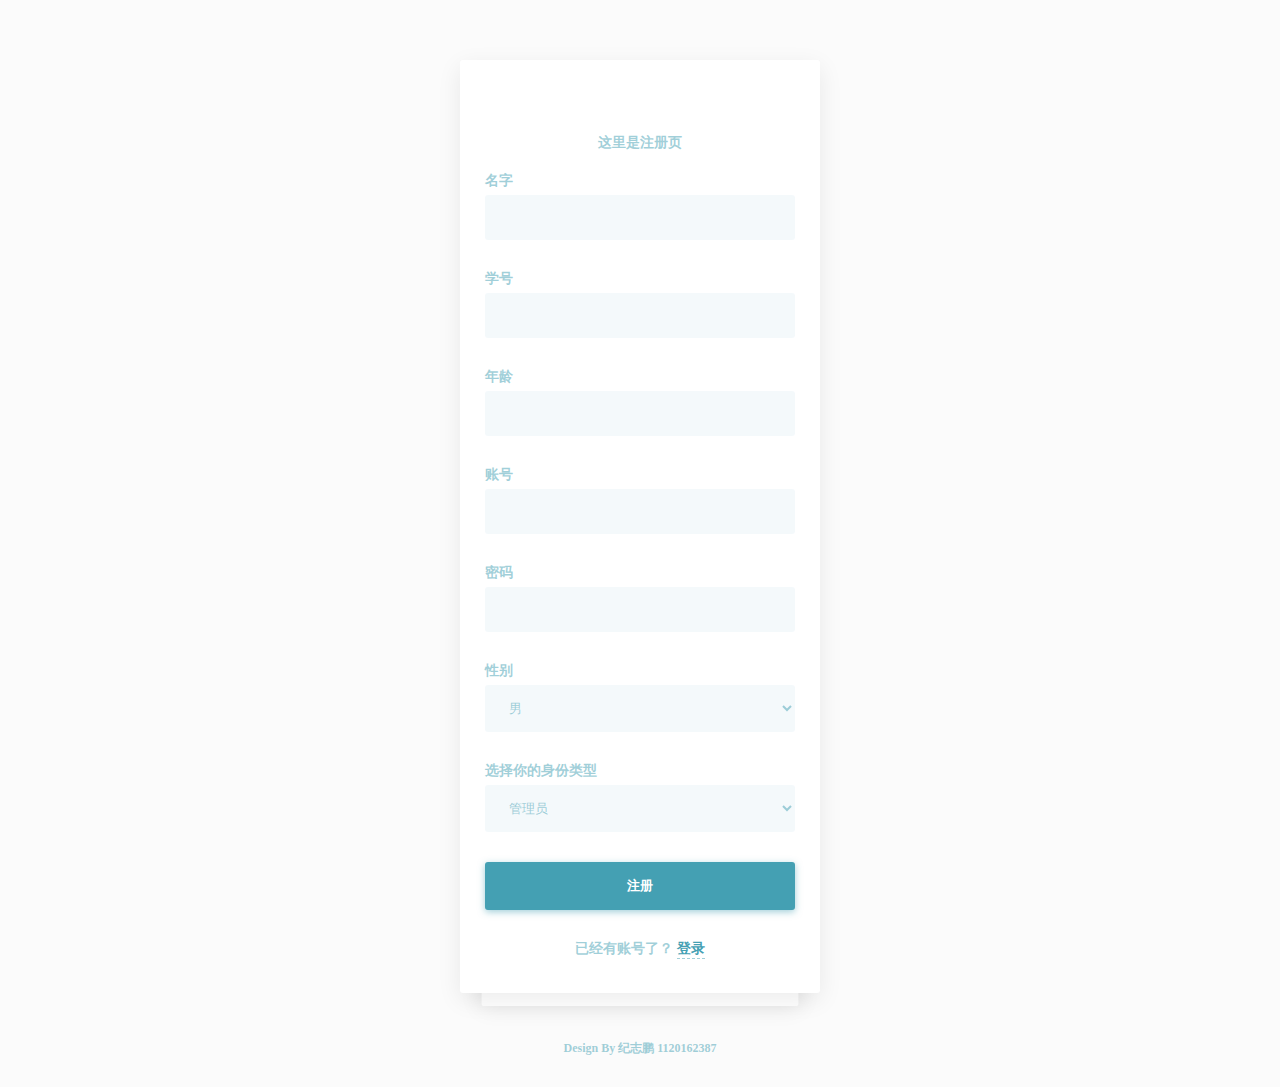
==== register.html @ 55250e60 "almost" ====
<!DOCTYPE html>
<html><head><meta http-equiv="Content-Type" content="text/html; charset=UTF-8">
	
	<meta name="viewport" content="width=device-width,initial-scale=1">
	<title>Login</title>
	<link rel="stylesheet" href="./css_files/auth.css">
</head>
<body>
<div class="adcenter"><script src="./css_files/ggad2_728x90.js"></script></div>
	<div class="lowin">
		<div class="lowin-wrapper" style="min-height: 457px;">
			<div class="lowin-box">
				<div class="lowin-box-inner">
					<form action="./register.php" method="POST">
						<p>这里是注册页</p>
						<div class="lowin-group">
							<label>名字</label>
							<input type="text" name="name" autocomplete="name" class="lowin-input">
						</div>
						<div class="lowin-group">
							<label>学号</label>
							<input type="text" autocomplete="number" name="number" class="lowin-input">
						</div>
						<div class="lowin-group">
							<label>年龄</label>
							<input type="number" name="age" autocomplete="0" min="0" max="100" class="lowin-input">
						</div>
						<div class="lowin-group">
							<label>账号</label>
							<input type="text" name="username" autocomplete="username" class="lowin-input">
						</div>
						<div class="lowin-group">
							<label>密码</label>
							<input type="password" name="password" autocomplete="current-password" class="lowin-input">
						</div>
						<div class="lowin-group">
							<label>性别</label>
							<select name="sex" class="lowin-input">
  								<option value ="male">男</option>
  								<option value ="female">女</option>
								</select>
						</div>
						<div class="lowin-group">
							<label>选择你的身份类型</label>
							<select name="identity" class="lowin-input">
  								<option value ="admin">管理员</option>
  								<option value ="user">普通用户</option>
								</select>
						</div>
						<button class="lowin-btn">
							注册
						</button>

						<div class="text-foot">
							已经有账号了？ <a href="./login.html" class="login-link">登录</a>
						</div>
					</form>
				</div>
			</div>
		</div>
	
		<footer class="lowin-footer">
			Design By 纪志鹏 1120162387 
		</footer>
	</div>

	<script src="./css_files/auth.js"></script>
	<script>
		Auth.init({
			login_url: '#login',
			forgot_url: '#forgot'
		});
	</script>

</body></html>
---- css_files/auth.css ----
body {
	margin: 0;
	background-color: #fbfbfb;
	text-align: center;
}

.lowin {
	/* variables */
	--color-primary: #44a0b3;
	--color-grey: rgba(68, 160, 179, .06);
	--color-dark: rgba(68, 160, 179, .5);
	--color-semidark: rgba(68, 160, 179, .5);

	text-align: center;
	margin: 60px 0 0 0;
	font-family: 'Segoe UI';
	font-size: 14px;
}

.lowin .lowin-wrapper {
	-webkit-transition: all 1s;
	-o-transition: all 1s;
	transition: all 1s;
	-webkit-perspective: 1000px;
	        perspective: 1000px;
	position: relative;
	height: 100%;
	width: 360px;
	margin: 0 auto;
}

.lowin.lowin-red {
	--color-primary: #ff6464;
	--color-grey: rgba(255, 100, 100, .06);
	--color-dark: rgba(255, 100, 100, .8);
	--color-semidark: rgba(255, 100, 100, .55);
}

.lowin.lowin-green {
	--color-primary: #D0EF84;
	--color-grey: rgba(208, 239, 132, .15);
	--color-dark: rgba(208, 239, 132, 1);
	--color-semidark: rgba(208, 239, 132, .6);
}

.lowin.lowin-purple {
	--color-primary: #6C567B;
	--color-grey: rgba(108, 86, 123, .08);
	--color-dark: rgba(108, 86, 123, .7);
	--color-semidark: rgba(108, 86, 123, .45);
}

.lowin.lowin-blue {
	--color-primary: #0081C6;
	--color-grey: rgba(0, 129, 198, .05);
	--color-dark: rgba(0, 129, 198, .7);
	--color-semidark: rgba(0, 129, 198, .45);
}

.lowin a {
	color: var(--color-primary);
	text-decoration: none;
	border-bottom: 1px dashed var(--color-semidark);
	margin-top: -3px;
	padding-bottom: 2px;
}

.lowin * {
	-webkit-box-sizing: border-box;
	        box-sizing: border-box;
}

.lowin .lowin-brand {
	overflow: hidden;
	width: 100px;
	height: 100px;
	margin: 0 auto -50px auto;
	border-radius: 50%;
	-webkit-box-shadow: 0 4px 40px rgba(0, 0, 0, .07);
	        box-shadow: 0 4px 40px rgba(0, 0, 0, .07);
	padding: 50px;
	background-color: #fff;
	z-index: 1;
	position: relative;
}

.lowin .lowin-brand img {
	width: 100%;
}

.lowin .lowin-box {
	width: 100%;
	position: absolute;
	left: 0;
}

.lowin .lowin-box-inner {
	background-color: #fff;
	-webkit-box-shadow: 0 7px 25px rgba(0, 0, 0, .08);
	        box-shadow: 0 7px 25px rgba(0, 0, 0, .08);
	padding: 60px 25px 25px 25px;
	text-align: left;
	border-radius: 3px;
}

.lowin .lowin-box::after {
	content: ' ';
	-webkit-box-shadow: 0 0 25px rgba(0, 0, 0, .1);
	        box-shadow: 0 0 25px rgba(0, 0, 0, .1);
	-webkit-transform: translate(0, -92.6%) scale(.88);
	    -ms-transform: translate(0, -92.6%) scale(.88);
	        transform: translate(0, -92.6%) scale(.88);
	border-radius: 3px;
	position: absolute;
	top: 100%;
	left: 0;
	width: 100%;
	height: 100%;
	background-color: #fff;
	z-index: -1;
}

.lowin .lowin-box.lowin-flip {
	-webkit-transform: rotate3d(0, 1, 0, -180deg);
	        transform: rotate3d(0, 1, 0, -180deg);
	display: none;
	opacity: 0;
}

.lowin .lowin-box p {
	color: var(--color-semidark);
	font-weight: 700;
	margin-bottom: 20px;
	text-align: center;
}

.lowin .lowin-box .lowin-group {
	margin-bottom: 30px;
}

.lowin .lowin-box label {
	margin-bottom: 5px;
	display: inline-block;
	width: 100%;
	color: var(--color-semidark);
	font-weight: 700;
}

.lowin .lowin-box label a {
	float: right;
}

.lowin .lowin-box .lowin-input {
	background-color: var(--color-grey);
	color: var(--color-dark);
	border: none;
	border-radius: 3px;
	padding: 15px 20px;
	width: 100%;
	outline: 0;
}

.lowin .lowin-box .lowin-btn { 
	display: inline-block;
	width: 100%;
	border: none;
	color: #fff;
	padding: 15px;
	border-radius: 3px;
	background-color: var(--color-primary);
	-webkit-box-shadow: 0 2px 7px var(--color-semidark);
	        box-shadow: 0 2px 7px var(--color-semidark);
	font-weight: 700;
	outline: 0;
	cursor: pointer;
	-webkit-transition: all .5s;
	-o-transition: all .5s;
	transition: all .5s;
}

.lowin .lowin-box .lowin-btn:active {
	-webkit-box-shadow: none;
	        box-shadow: none;
}

.lowin .lowin-box .lowin-btn:hover {
	opacity: .9;
}

.lowin .text-foot {
	text-align: center;
	padding: 10px;
	font-weight: 700;
	margin-top: 20px;
	color: var(--color-semidark);
}

.lowin .lowin-footer {
	text-align: center;
	margin: 30px 0;
	font-size: 12px;
	color: var(--color-semidark);
	font-weight: 700;
}

.lowin .login-back-link {
	-webkit-transition: all 1s;
	-o-transition: all 1s;
	transition: all 1s;
	display: none;
	opacity: 0;
}

/* animation */
.lowin .lowin-box.lowin-animated {
	-webkit-animation-name: LowinAnimated;
	        animation-name: LowinAnimated;
	-webkit-animation-duration: 1s;
	        animation-duration: 1s;
	-webkit-animation-fill-mode: forwards;
	        animation-fill-mode: forwards;
	-webkit-animation-timing-function: ease-in-out;
	        animation-timing-function: ease-in-out;
}

.lowin .lowin-box.lowin-animatedback {
	-webkit-animation-name: LowinAnimatedBack;
	        animation-name: LowinAnimatedBack;
	-webkit-animation-duration: 1s;
	        animation-duration: 1s;
	-webkit-animation-fill-mode: forwards;
	        animation-fill-mode: forwards;
	-webkit-animation-timing-function: ease-in-out;
	        animation-timing-function: ease-in-out;
}

.lowin .lowin-box.lowin-animated-flip {
	-webkit-animation-name: LowinAnimatedFlip;
	        animation-name: LowinAnimatedFlip;
	-webkit-animation-duration: 1s;
	        animation-duration: 1s;
	-webkit-animation-fill-mode: forwards;
	        animation-fill-mode: forwards;
	-webkit-animation-timing-function: ease-in-out;
	        animation-timing-function: ease-in-out;
}

.lowin .lowin-box.lowin-animated-flipback {
	-webkit-animation-name: LowinAnimatedFlipBack;
	        animation-name: LowinAnimatedFlipBack;
	-webkit-animation-duration: 1s;
	        animation-duration: 1s;
	-webkit-animation-fill-mode: forwards;
	        animation-fill-mode: forwards;
	-webkit-animation-timing-function: ease-in-out;
	        animation-timing-function: ease-in-out;
}

.lowin .lowin-brand.lowin-animated {
	-webkit-animation-name: LowinBrandAnimated;
	        animation-name: LowinBrandAnimated;
	-webkit-animation-duration: 1s;
	        animation-duration: 1s;
	-webkit-animation-fill-mode: forwards;
	        animation-fill-mode: forwards;
	-webkit-animation-timing-function: ease-in-out;
	        animation-timing-function: ease-in-out;
}

.lowin .lowin-group.password-group {
	-webkit-transition: all 1s;
	-o-transition: all 1s;
	transition: all 1s;
}

.lowin .lowin-group.password-group.lowin-animated {
	-webkit-animation-name: LowinPasswordAnimated;
	        animation-name: LowinPasswordAnimated;
	-webkit-animation-duration: 1s;
	        animation-duration: 1s;
	-webkit-animation-fill-mode: forwards;
	        animation-fill-mode: forwards;
	-webkit-animation-timing-function: ease-in-out;
	        animation-timing-function: ease-in-out;
	-webkit-transform-origin: 0 0;
	    -ms-transform-origin: 0 0;
	        transform-origin: 0 0;
}

.lowin .lowin-group.password-group.lowin-animated-back {
	-webkit-animation-name: LowinPasswordAnimatedBack;
	        animation-name: LowinPasswordAnimatedBack;
	-webkit-animation-duration: 1s;
	        animation-duration: 1s;
	-webkit-animation-fill-mode: forwards;
	        animation-fill-mode: forwards;
	-webkit-animation-timing-function: ease-in-out;
	        animation-timing-function: ease-in-out;
	-webkit-transform-origin: 0 0;
	    -ms-transform-origin: 0 0;
	        transform-origin: 0 0;
}

/* keyframes */
@-webkit-keyframes LowinAnimated {
	0% {
		-webkit-transform: rotate3d(0);
		        transform: rotate3d(0);
	}
	99% {
		opacity: 1;
	}
	100% {
		opacity: 0;
		-webkit-transform: rotate3d(0, 1, 0, 180deg);
		        transform: rotate3d(0, 1, 0, 180deg);
	}
}
@keyframes LowinAnimated {
	0% {
		-webkit-transform: rotate3d(0);
		        transform: rotate3d(0);
	}
	99% {
		opacity: 1;
	}
	100% {
		opacity: 0;
		-webkit-transform: rotate3d(0, 1, 0, 180deg);
		        transform: rotate3d(0, 1, 0, 180deg);
	}
}

@-webkit-keyframes LowinAnimatedBack {
	0% {
		opacity: 0;
		-webkit-transform: rotate3d(0, 1, 0, 180deg);
		        transform: rotate3d(0, 1, 0, 180deg);
	}
	99% {
		opacity: 1;
	}
	100% {
		opacity: 1;
		-webkit-transform: rotate3d(0);
		        transform: rotate3d(0);
	}
}

@keyframes LowinAnimatedBack {
	0% {
		opacity: 0;
		-webkit-transform: rotate3d(0, 1, 0, 180deg);
		        transform: rotate3d(0, 1, 0, 180deg);
	}
	99% {
		opacity: 1;
	}
	100% {
		opacity: 1;
		-webkit-transform: rotate3d(0);
		        transform: rotate3d(0);
	}
}

@-webkit-keyframes LowinAnimatedFlip {
	0% {
		-webkit-transform: rotate3d(0, 1, 0, -180deg);
		        transform: rotate3d(0, 1, 0, -180deg);
		opacity: 0;
	}
	99% {
		opacity: 1;
	}
	100% {
		opacity: 1;
		-webkit-transform: rotate3d(0, 0, 0, 180deg);
		        transform: rotate3d(0, 0, 0, 180deg);
	}
}

@keyframes LowinAnimatedFlip {
	0% {
		-webkit-transform: rotate3d(0, 1, 0, -180deg);
		        transform: rotate3d(0, 1, 0, -180deg);
		opacity: 0;
	}
	99% {
		opacity: 1;
	}
	100% {
		opacity: 1;
		-webkit-transform: rotate3d(0, 0, 0, 180deg);
		        transform: rotate3d(0, 0, 0, 180deg);
	}
}

@-webkit-keyframes LowinAnimatedFlipBack {
	0% {
		opacity: 1;
		-webkit-transform: rotate3d(0, 0, 0, 180deg);
		        transform: rotate3d(0, 0, 0, 180deg);
	}
	95% {
		opacity: 0;
	}
	100% {
		-webkit-transform: rotate3d(0, 1, 0, -180deg);
		        transform: rotate3d(0, 1, 0, -180deg);
		opacity: 0;
	}
}

@keyframes LowinAnimatedFlipBack {
	0% {
		opacity: 1;
		-webkit-transform: rotate3d(0, 0, 0, 180deg);
		        transform: rotate3d(0, 0, 0, 180deg);
	}
	95% {
		opacity: 0;
	}
	100% {
		-webkit-transform: rotate3d(0, 1, 0, -180deg);
		        transform: rotate3d(0, 1, 0, -180deg);
		opacity: 0;
	}
}

@-webkit-keyframes LowinBrandAnimated {
	0% {
		-webkit-transform: translate(0, 0);
		        transform: translate(0, 0);
	}
	50% {
		-webkit-transform: translate(0, -120px);
		        transform: translate(0, -120px);
	}
	100% {
		-webkit-transform: translate(0, 0);
		        transform: translate(0, 0);
	}
}

@keyframes LowinBrandAnimated {
	0% {
		-webkit-transform: translate(0, 0);
		        transform: translate(0, 0);
	}
	50% {
		-webkit-transform: translate(0, -120px);
		        transform: translate(0, -120px);
	}
	100% {
		-webkit-transform: translate(0, 0);
		        transform: translate(0, 0);
	}
}

@-webkit-keyframes LowinPasswordAnimated {
	0% {
		-webkit-transform: rotate3d(0, 0, 0, 0);
		        transform: rotate3d(0, 0, 0, 0);
	}
	30% {
		opacity: 1;
	}
	60% {
		opacity: 0;
	}
	100% {
		opacity: 0;
		-webkit-transform: rotate3d(1, 0, 0, -180deg);
		        transform: rotate3d(1, 0, 0, -180deg);
		z-index: -1;
	}
}

@keyframes LowinPasswordAnimated {
	0% {
		-webkit-transform: rotate3d(0, 0, 0, 0);
		        transform: rotate3d(0, 0, 0, 0);
	}
	30% {
		opacity: 1;
	}
	60% {
		opacity: 0;
	}
	100% {
		opacity: 0;
		-webkit-transform: rotate3d(1, 0, 0, -180deg);
		        transform: rotate3d(1, 0, 0, -180deg);
		z-index: -1;
	}
}

@-webkit-keyframes LowinPasswordAnimatedBack {
	0% {
		opacity: 0;
		-webkit-transform: rotate3d(1, 0, 0, -180deg);
		        transform: rotate3d(1, 0, 0, -180deg);
	}
	40% {
		opacity: 0;
	}
	60% {
		opacity: 1;
	}
	100% {
		-webkit-transform: rotate3d(0, 0, 0, 0);
		        transform: rotate3d(0, 0, 0, 0);
	}
}

@keyframes LowinPasswordAnimatedBack {
	0% {
		opacity: 0;
		-webkit-transform: rotate3d(1, 0, 0, -180deg);
		        transform: rotate3d(1, 0, 0, -180deg);
	}
	40% {
		opacity: 0;
	}
	60% {
		opacity: 1;
	}
	100% {
		-webkit-transform: rotate3d(0, 0, 0, 0);
		        transform: rotate3d(0, 0, 0, 0);
	}
}

@media screen and (max-width: 320px) {
	.lowin .lowin-wrapper {
		width: 100%;
	}
	.lowin .lowin-box {
		padding: 0 10px;
	}
}
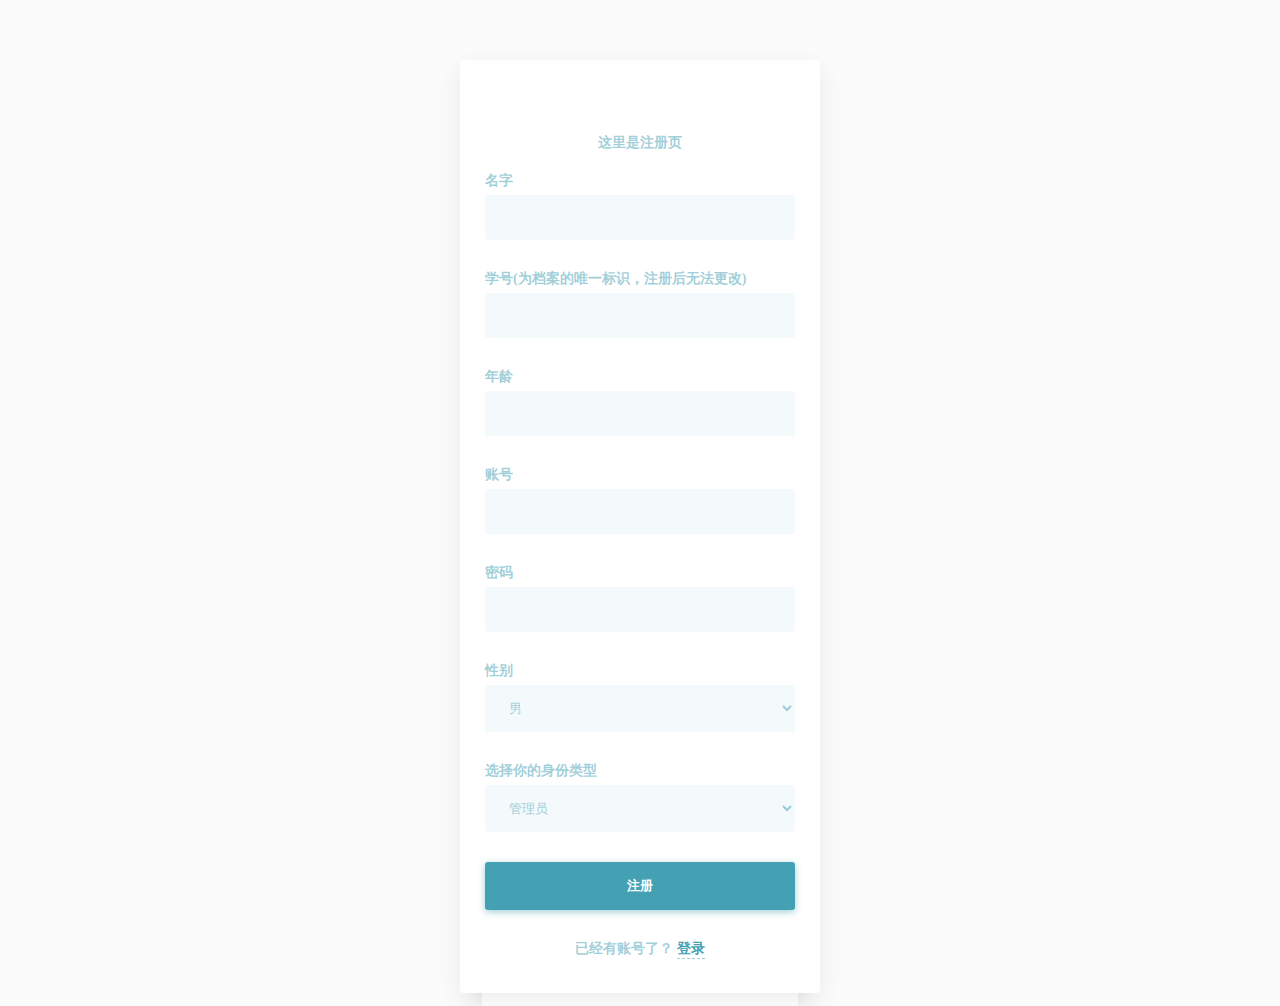
==== commit be661027: "success" ====
--- a/register.html
+++ b/register.html
@@ -7,7 +7,7 @@
 	<link rel="stylesheet" href="./css_files/auth.css">
 </head>
 <body>
-<div class="adcenter"><script src="./css_files/ggad2_728x90.js"></script></div>
+
 	<div class="lowin">
 		<div class="lowin-wrapper" style="min-height: 457px;">
 			<div class="lowin-box">
@@ -19,7 +19,7 @@
 							<input type="text" name="name" autocomplete="name" class="lowin-input">
 						</div>
 						<div class="lowin-group">
-							<label>学号</label>
+							<label>学号(为档案的唯一标识，注册后无法更改)</label>
 							<input type="text" autocomplete="number" name="number" class="lowin-input">
 						</div>
 						<div class="lowin-group">
@@ -65,12 +65,4 @@
 		</footer>
 	</div>
 
-	<script src="./css_files/auth.js"></script>
-	<script>
-		Auth.init({
-			login_url: '#login',
-			forgot_url: '#forgot'
-		});
-	</script>
-
 </body></html>--- a/css_files/auth.css
+++ b/css_files/auth.css
@@ -72,13 +72,12 @@
 
 .lowin .lowin-brand {
 	overflow: hidden;
-	width: 100px;
-	height: 100px;
-	margin: 0 auto -50px auto;
-	border-radius: 50%;
+	width: 80%;
+	height: 80%;
+	margin: 0 auto 0 auto;
 	-webkit-box-shadow: 0 4px 40px rgba(0, 0, 0, .07);
 	        box-shadow: 0 4px 40px rgba(0, 0, 0, .07);
-	padding: 50px;
+	padding: 25px;
 	background-color: #fff;
 	z-index: 1;
 	position: relative;
